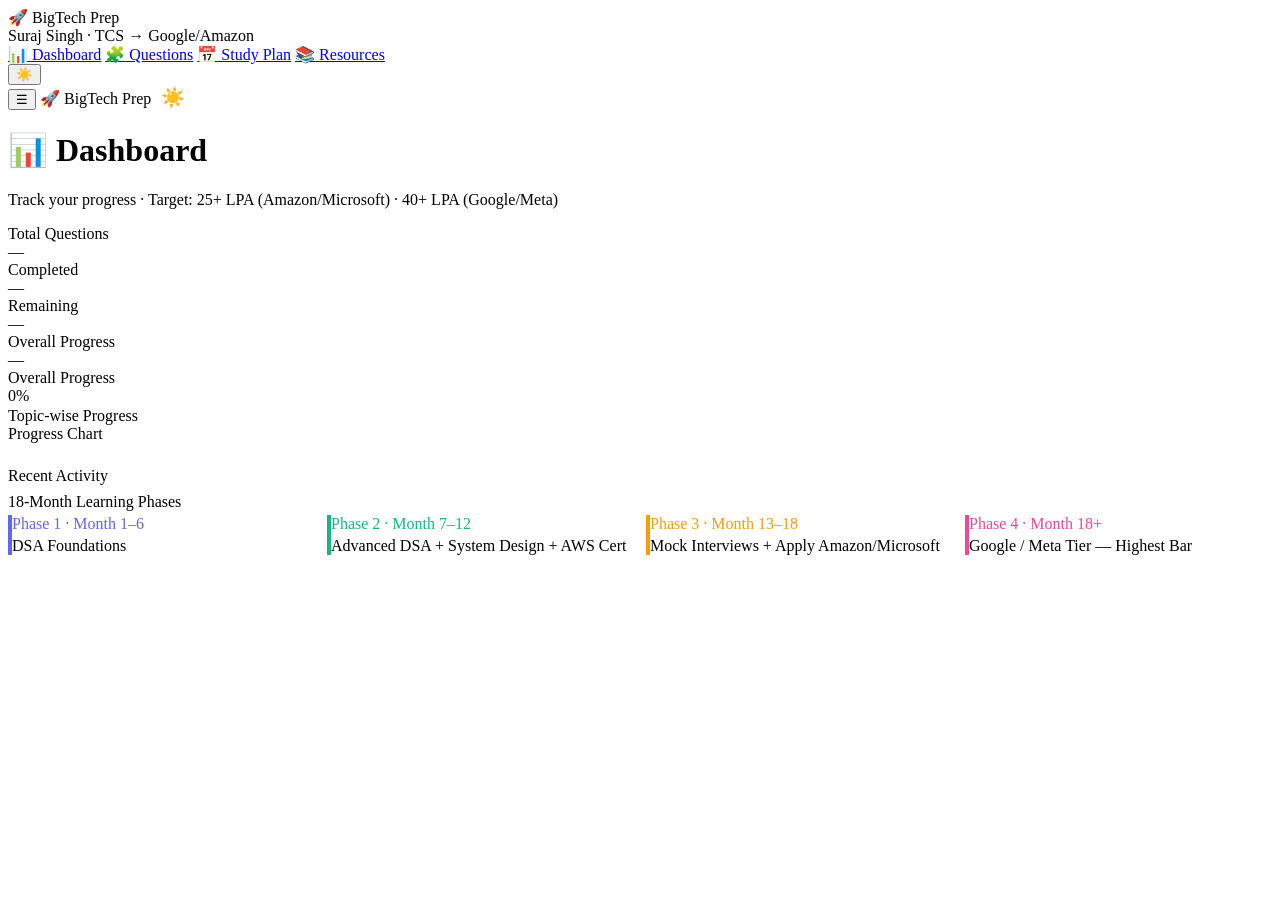
==== index.html @ 1e1c2cb7 "Add files via upload" ====
<!DOCTYPE html>
<html lang="en" data-theme="dark">
<head>
  <meta charset="UTF-8"/>
  <meta name="viewport" content="width=device-width, initial-scale=1.0"/>
  <title>BigTech Prep — Dashboard</title>
  <link rel="stylesheet" href="css/style.css"/>
  <link rel="preconnect" href="https://fonts.googleapis.com"/>
  <link href="https://fonts.googleapis.com/css2?family=Inter:wght@400;500;600;700;800&display=swap" rel="stylesheet"/>
</head>
<body data-page="dashboard">

  <!-- Sidebar -->
  <nav id="sidebar">
    <div class="sidebar-brand">
      <div class="brand-title">🚀 BigTech Prep</div>
      <div class="brand-sub">Suraj Singh · TCS → Google/Amazon</div>
    </div>
    <div class="sidebar-nav">
      <a href="index.html"      class="nav-link active"><span class="nav-icon">📊</span> Dashboard</a>
      <a href="questions.html"  class="nav-link"><span class="nav-icon">🧩</span> Questions</a>
      <a href="study-plan.html" class="nav-link"><span class="nav-icon">📅</span> Study Plan</a>
      <a href="resources.html"  class="nav-link"><span class="nav-icon">📚</span> Resources</a>
    </div>
    <div class="sidebar-footer">
      <button id="theme-toggle" title="Toggle theme">☀️</button>
    </div>
  </nav>

  <!-- Main -->
  <main id="main">
    <!-- Mobile topbar -->
    <div class="topbar">
      <button id="hamburger" aria-label="Open menu">☰</button>
      <span class="topbar-title">🚀 BigTech Prep</span>
      <button id="theme-toggle" title="Toggle theme" style="background:none;border:none;font-size:1.2rem;cursor:pointer">☀️</button>
    </div>

    <div class="page">
      <h1 class="page-title">📊 Dashboard</h1>
      <p class="page-subtitle">Track your progress · Target: 25+ LPA (Amazon/Microsoft) · 40+ LPA (Google/Meta)</p>

      <!-- Stat Cards -->
      <div class="stats-grid">
        <div class="stat-card">
          <div class="stat-label">Total Questions</div>
          <div class="stat-value primary" id="stat-total">—</div>
        </div>
        <div class="stat-card">
          <div class="stat-label">Completed</div>
          <div class="stat-value success" id="stat-completed">—</div>
        </div>
        <div class="stat-card">
          <div class="stat-label">Remaining</div>
          <div class="stat-value warning" id="stat-remaining">—</div>
        </div>
        <div class="stat-card">
          <div class="stat-label">Overall Progress</div>
          <div class="stat-value danger" id="stat-pct">—</div>
        </div>
      </div>

      <!-- Overall Progress Bar -->
      <div class="progress-section">
        <div class="section-title">Overall Progress</div>
        <div class="progress-track" style="height:20px">
          <div class="progress-fill" id="overall-bar" style="width:0%" aria-valuenow="0" role="progressbar">0%</div>
        </div>
      </div>

      <!-- Two-column grid: Topics + Chart -->
      <div class="dashboard-grid" style="margin-bottom:24px">
        <!-- Topic progress -->
        <div class="progress-section">
          <div class="section-title">Topic-wise Progress</div>
          <div class="topic-grid" id="topic-progress"></div>
        </div>

        <!-- Chart -->
        <div class="progress-section">
          <div class="section-title">Progress Chart</div>
          <div id="topic-chart"></div>
        </div>
      </div>

      <!-- Recent Activity -->
      <div class="progress-section">
        <div class="section-title">Recent Activity</div>
        <div id="recent-activity"></div>
      </div>

      <!-- 18-month phases -->
      <div class="progress-section" style="margin-top:8px">
        <div class="section-title">18-Month Learning Phases</div>
        <div style="display:grid;grid-template-columns:repeat(auto-fit,minmax(200px,1fr));gap:12px;margin-top:4px">
          <div class="topic-progress-item" style="border-left:4px solid #6366f1">
            <div class="topic-label" style="color:#6366f1">Phase 1 · Month 1–6</div>
            <div class="topic-count" style="margin-top:4px">DSA Foundations</div>
          </div>
          <div class="topic-progress-item" style="border-left:4px solid #10b981">
            <div class="topic-label" style="color:#10b981">Phase 2 · Month 7–12</div>
            <div class="topic-count" style="margin-top:4px">Advanced DSA + System Design + AWS Cert</div>
          </div>
          <div class="topic-progress-item" style="border-left:4px solid #f59e0b">
            <div class="topic-label" style="color:#f59e0b">Phase 3 · Month 13–18</div>
            <div class="topic-count" style="margin-top:4px">Mock Interviews + Apply Amazon/Microsoft</div>
          </div>
          <div class="topic-progress-item" style="border-left:4px solid #ec4899">
            <div class="topic-label" style="color:#ec4899">Phase 4 · Month 18+</div>
            <div class="topic-count" style="margin-top:4px">Google / Meta Tier — Highest Bar</div>
          </div>
        </div>
      </div>
    </div>
  </main>

  <script src="js/data.js"></script>
  <script src="js/storage.js"></script>
  <script src="js/dashboard.js"></script>
  <script src="js/app.js"></script>
</body>
</html>
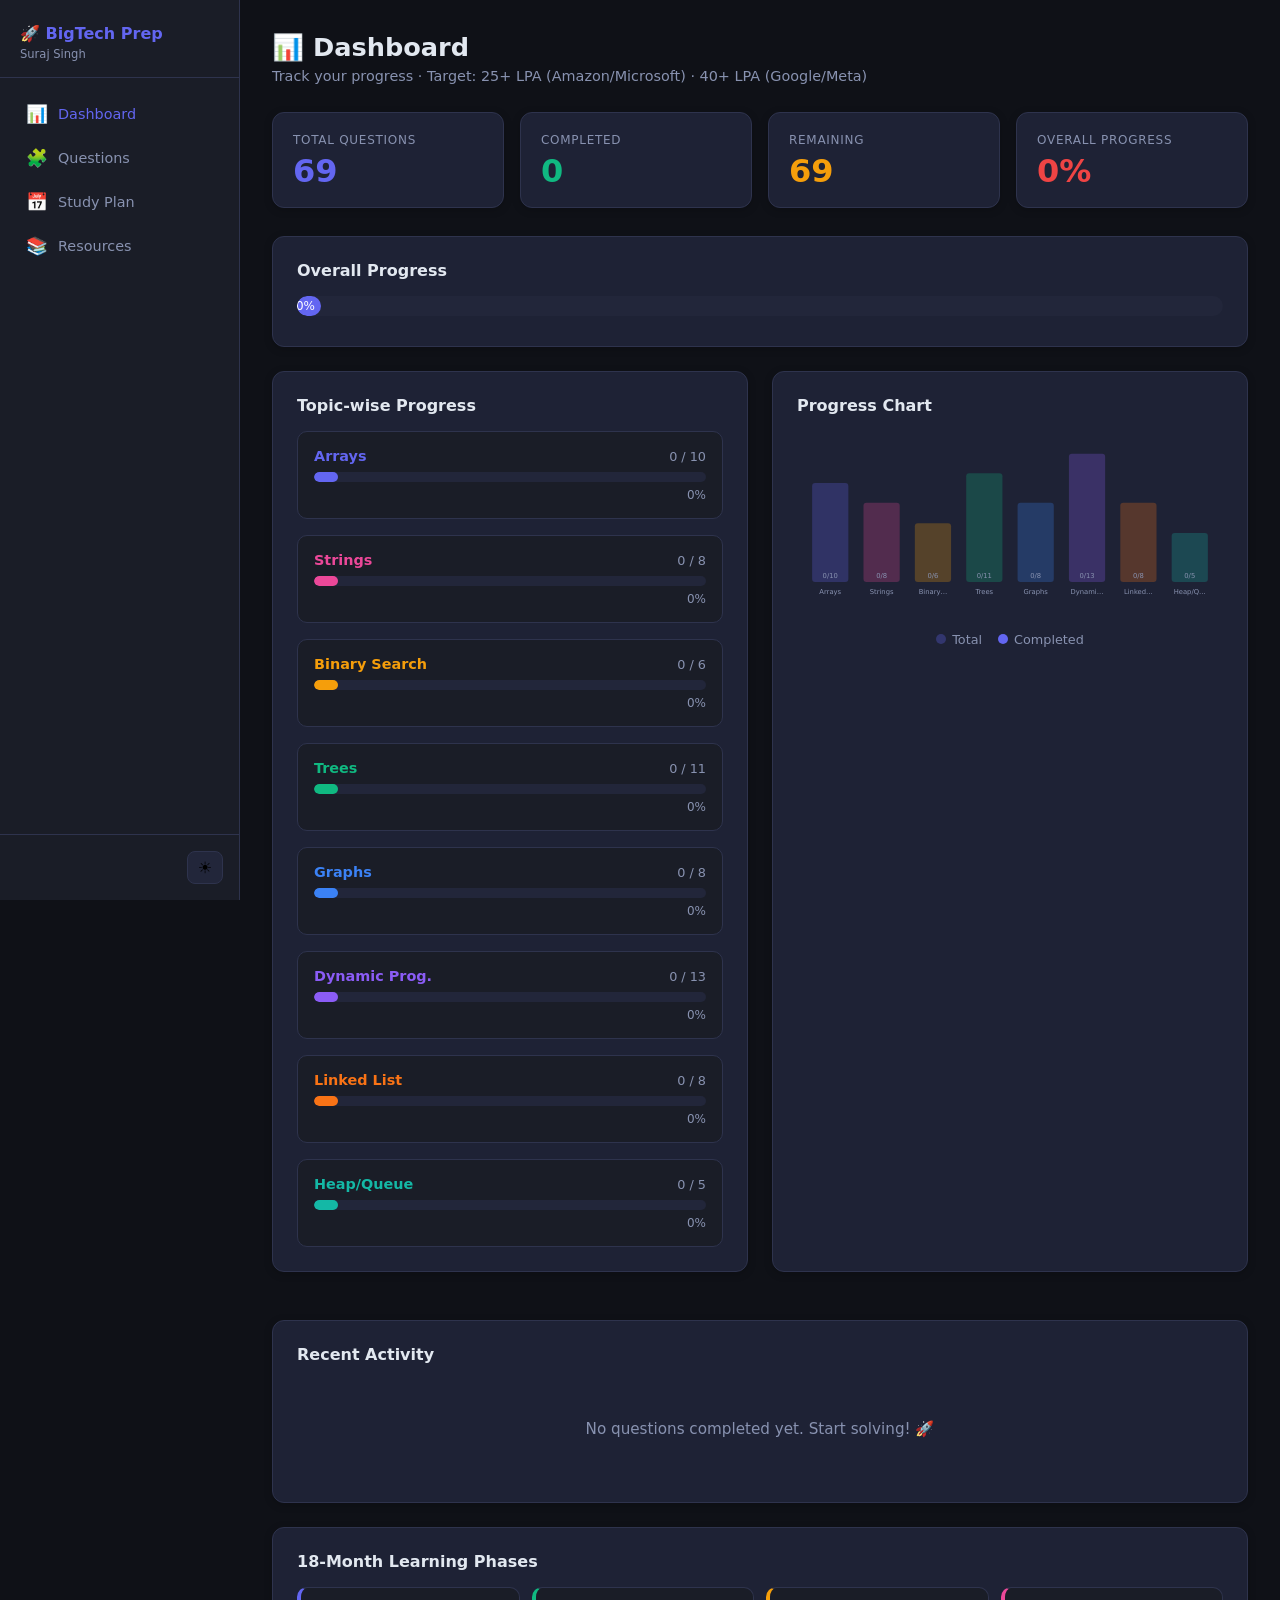
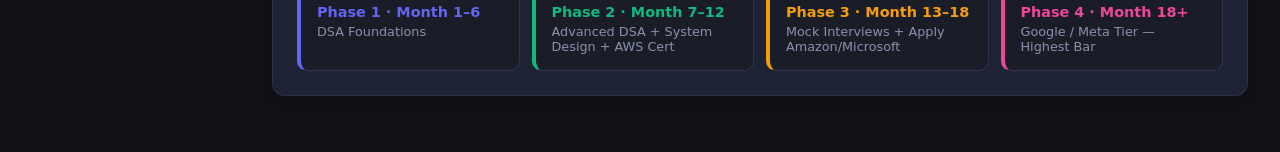
==== commit b451fb38: "Update index.html" ====
--- a/index.html
+++ b/index.html
@@ -14,7 +14,7 @@
   <nav id="sidebar">
     <div class="sidebar-brand">
       <div class="brand-title">🚀 BigTech Prep</div>
-      <div class="brand-sub">Suraj Singh · TCS → Google/Amazon</div>
+      <div class="brand-sub">Suraj Singh </div>
     </div>
     <div class="sidebar-nav">
       <a href="index.html"      class="nav-link active"><span class="nav-icon">📊</span> Dashboard</a>
--- a/css/style.css
+++ b/css/style.css
@@ -0,0 +1,690 @@
+/* ============================================================
+   style.css — Big Tech Prep Tracker
+   ============================================================ */
+
+/* ── CSS Variables (Dark Theme) ────────────────────────────── */
+:root {
+  --bg:          #0f1117;
+  --bg2:         #1a1d27;
+  --bg3:         #22263a;
+  --card:        #1e2235;
+  --card-hover:  #252a42;
+  --border:      #2e334d;
+  --text:        #e2e8f0;
+  --text-muted:  #8892b0;
+  --primary:     #6366f1;
+  --success:     #10b981;
+  --warning:     #f59e0b;
+  --danger:      #ef4444;
+  --radius:      12px;
+  --shadow:      0 4px 24px rgba(0,0,0,.4);
+  --shadow-sm:   0 2px 8px rgba(0,0,0,.2);
+  --transition:  .2s ease;
+  --sidebar-w:   240px;
+}
+
+[data-theme="light"] {
+  --bg:          #f0f2f8;
+  --bg2:         #e4e7f0;
+  --bg3:         #d8dcec;
+  --card:        #ffffff;
+  --card-hover:  #f5f7ff;
+  --border:      #d1d5e0;
+  --text:        #1e2235;
+  --text-muted:  #5a6478;
+  --shadow:      0 4px 24px rgba(0,0,0,.08);
+  --shadow-sm:   0 2px 8px rgba(0,0,0,.06);
+}
+
+/* ── Reset & Base ───────────────────────────────────────────── */
+*, *::before, *::after { box-sizing: border-box; margin: 0; padding: 0; }
+
+html { scroll-behavior: smooth; }
+
+body {
+  font-family: 'Inter', 'Segoe UI', system-ui, sans-serif;
+  background: var(--bg);
+  color: var(--text);
+  min-height: 100vh;
+  display: flex;
+  transition: background var(--transition), color var(--transition);
+}
+
+a { color: inherit; text-decoration: none; }
+
+button, select, input { font-family: inherit; }
+
+/* ── Layout ─────────────────────────────────────────────────── */
+#sidebar {
+  width: var(--sidebar-w);
+  min-height: 100vh;
+  background: var(--bg2);
+  border-right: 1px solid var(--border);
+  display: flex;
+  flex-direction: column;
+  position: fixed;
+  left: 0; top: 0; bottom: 0;
+  z-index: 100;
+  transition: transform var(--transition);
+}
+
+#main {
+  margin-left: var(--sidebar-w);
+  flex: 1;
+  min-height: 100vh;
+  display: flex;
+  flex-direction: column;
+}
+
+/* ── Sidebar ─────────────────────────────────────────────────── */
+.sidebar-brand {
+  padding: 24px 20px 16px;
+  border-bottom: 1px solid var(--border);
+}
+
+.brand-title {
+  font-size: 1rem;
+  font-weight: 700;
+  color: var(--primary);
+  line-height: 1.2;
+}
+
+.brand-sub {
+  font-size: .72rem;
+  color: var(--text-muted);
+  margin-top: 4px;
+}
+
+.sidebar-nav {
+  padding: 16px 12px;
+  flex: 1;
+  display: flex;
+  flex-direction: column;
+  gap: 4px;
+}
+
+.nav-link {
+  display: flex;
+  align-items: center;
+  gap: 12px;
+  padding: 10px 14px;
+  border-radius: 8px;
+  color: var(--text-muted);
+  font-size: .9rem;
+  font-weight: 500;
+  transition: all var(--transition);
+  cursor: pointer;
+}
+
+.nav-link:hover { background: var(--bg3); color: var(--text); }
+.nav-link.active { background: var(--primary)20; color: var(--primary); }
+.nav-link .nav-icon { font-size: 1.1rem; width: 20px; text-align: center; }
+
+.sidebar-footer {
+  padding: 16px;
+  border-top: 1px solid var(--border);
+  display: flex;
+  justify-content: flex-end;
+}
+
+#theme-toggle {
+  background: var(--bg3);
+  border: 1px solid var(--border);
+  border-radius: 8px;
+  padding: 6px 10px;
+  cursor: pointer;
+  font-size: 1rem;
+  transition: background var(--transition);
+}
+
+#theme-toggle:hover { background: var(--card-hover); }
+
+/* ── Top bar ─────────────────────────────────────────────────── */
+.topbar {
+  display: none;
+  align-items: center;
+  justify-content: space-between;
+  padding: 14px 20px;
+  background: var(--bg2);
+  border-bottom: 1px solid var(--border);
+  position: sticky;
+  top: 0;
+  z-index: 50;
+}
+
+.topbar-title { font-weight: 700; color: var(--primary); }
+
+#hamburger {
+  background: none;
+  border: none;
+  color: var(--text);
+  font-size: 1.4rem;
+  cursor: pointer;
+}
+
+/* ── Page content ────────────────────────────────────────────── */
+.page {
+  padding: 32px;
+  max-width: 1400px;
+  width: 100%;
+  margin: 0 auto;
+}
+
+.page-title {
+  font-size: 1.6rem;
+  font-weight: 800;
+  margin-bottom: 6px;
+}
+
+.page-subtitle {
+  color: var(--text-muted);
+  font-size: .9rem;
+  margin-bottom: 28px;
+}
+
+/* ── Stat cards ──────────────────────────────────────────────── */
+.stats-grid {
+  display: grid;
+  grid-template-columns: repeat(auto-fit, minmax(160px, 1fr));
+  gap: 16px;
+  margin-bottom: 28px;
+}
+
+.stat-card {
+  background: var(--card);
+  border: 1px solid var(--border);
+  border-radius: var(--radius);
+  padding: 20px;
+  box-shadow: var(--shadow-sm);
+  transition: transform var(--transition), box-shadow var(--transition);
+}
+
+.stat-card:hover { transform: translateY(-2px); box-shadow: var(--shadow); }
+
+.stat-label {
+  font-size: .75rem;
+  color: var(--text-muted);
+  text-transform: uppercase;
+  letter-spacing: .06em;
+  margin-bottom: 8px;
+}
+
+.stat-value {
+  font-size: 2rem;
+  font-weight: 800;
+  line-height: 1;
+}
+
+.stat-value.primary { color: var(--primary); }
+.stat-value.success { color: var(--success); }
+.stat-value.warning { color: var(--warning); }
+.stat-value.danger  { color: var(--danger);  }
+
+/* ── Progress bars ───────────────────────────────────────────── */
+.progress-section {
+  background: var(--card);
+  border: 1px solid var(--border);
+  border-radius: var(--radius);
+  padding: 24px;
+  margin-bottom: 24px;
+  box-shadow: var(--shadow-sm);
+}
+
+.section-title {
+  font-size: 1rem;
+  font-weight: 700;
+  margin-bottom: 16px;
+}
+
+.progress-track {
+  background: var(--bg3);
+  border-radius: 999px;
+  height: 10px;
+  overflow: hidden;
+  margin: 6px 0;
+}
+
+.progress-fill {
+  height: 100%;
+  border-radius: 999px;
+  background: var(--primary);
+  transition: width .5s ease;
+  display: flex;
+  align-items: center;
+  justify-content: flex-end;
+  font-size: .65rem;
+  color: #fff;
+  padding-right: 6px;
+  min-width: 24px;
+}
+
+/* overall bar */
+#overall-bar {
+  height: 20px;
+  font-size: .75rem;
+}
+
+/* ── Topic progress grid ─────────────────────────────────────── */
+.topic-grid {
+  display: grid;
+  grid-template-columns: repeat(auto-fill, minmax(260px, 1fr));
+  gap: 16px;
+}
+
+.topic-progress-item {
+  background: var(--bg2);
+  border: 1px solid var(--border);
+  border-radius: 10px;
+  padding: 16px;
+}
+
+.topic-header {
+  display: flex;
+  justify-content: space-between;
+  align-items: center;
+  margin-bottom: 8px;
+}
+
+.topic-label { font-weight: 700; font-size: .9rem; }
+.topic-count { font-size: .8rem; color: var(--text-muted); }
+.topic-pct   { font-size: .75rem; color: var(--text-muted); text-align: right; margin-top: 4px; }
+
+/* ── Dashboard two-column ────────────────────────────────────── */
+.dashboard-grid {
+  display: grid;
+  grid-template-columns: 1fr 1fr;
+  gap: 24px;
+}
+
+@media (max-width: 900px) {
+  .dashboard-grid { grid-template-columns: 1fr; }
+}
+
+/* ── Chart ───────────────────────────────────────────────────── */
+.topic-svg {
+  width: 100%;
+  height: auto;
+  overflow: visible;
+}
+
+.chart-label { font-size: 9px; fill: var(--text-muted); }
+.chart-value { font-size: 9px; fill: var(--text-muted); }
+
+.chart-legend {
+  display: flex;
+  gap: 16px;
+  justify-content: center;
+  margin-top: 8px;
+}
+
+.legend-item { display: flex; align-items: center; gap: 6px; font-size: .8rem; color: var(--text-muted); }
+.legend-dot   { width: 10px; height: 10px; border-radius: 50%; background: var(--primary); }
+
+/* ── Recent activity ─────────────────────────────────────────── */
+.activity-item {
+  display: flex;
+  align-items: center;
+  gap: 12px;
+  padding: 10px 0;
+  border-bottom: 1px solid var(--border);
+}
+
+.activity-item:last-child { border-bottom: none; }
+.activity-check  { font-size: 1.1rem; font-weight: 700; }
+.activity-info   { flex: 1; display: flex; flex-direction: column; gap: 2px; }
+.activity-name   { font-size: .9rem; font-weight: 600; }
+.activity-meta   { font-size: .75rem; }
+.activity-time   { font-size: .75rem; color: var(--text-muted); white-space: nowrap; }
+
+/* ── Questions page ──────────────────────────────────────────── */
+.filter-bar {
+  display: flex;
+  flex-wrap: wrap;
+  gap: 10px;
+  margin-bottom: 20px;
+  align-items: center;
+}
+
+.filter-bar select,
+.filter-bar input {
+  background: var(--card);
+  border: 1px solid var(--border);
+  border-radius: 8px;
+  color: var(--text);
+  padding: 8px 12px;
+  font-size: .85rem;
+  outline: none;
+  transition: border-color var(--transition);
+}
+
+.filter-bar select:focus,
+.filter-bar input:focus { border-color: var(--primary); }
+
+#search-box { min-width: 200px; flex: 1; }
+
+.filter-actions { display: flex; gap: 8px; margin-left: auto; }
+
+.btn-sm {
+  background: var(--bg3);
+  border: 1px solid var(--border);
+  border-radius: 8px;
+  color: var(--text-muted);
+  padding: 7px 12px;
+  font-size: .8rem;
+  cursor: pointer;
+  transition: all var(--transition);
+}
+
+.btn-sm:hover { background: var(--card-hover); color: var(--text); }
+
+#question-count { font-size: .8rem; color: var(--text-muted); }
+
+/* ── Topic groups ────────────────────────────────────────────── */
+.topic-group {
+  background: var(--card);
+  border: 1px solid var(--border);
+  border-radius: var(--radius);
+  margin-bottom: 16px;
+  overflow: hidden;
+  box-shadow: var(--shadow-sm);
+}
+
+.topic-group-header {
+  display: flex;
+  align-items: center;
+  justify-content: space-between;
+  padding: 14px 18px;
+  cursor: pointer;
+  user-select: none;
+  transition: background var(--transition);
+  background: var(--bg2);
+}
+
+.topic-group-header:hover { background: var(--bg3); }
+
+.topic-group-title {
+  display: flex;
+  align-items: center;
+  gap: 10px;
+  font-weight: 700;
+}
+
+.topic-icon {
+  width: 28px; height: 28px;
+  display: flex; align-items: center; justify-content: center;
+  border-radius: 6px;
+  font-size: .7rem;
+  font-weight: 700;
+}
+
+.topic-group-badge {
+  font-size: .75rem;
+  padding: 2px 8px;
+  border-radius: 999px;
+  font-weight: 600;
+}
+
+.toggle-icon { color: var(--text-muted); transition: transform var(--transition); }
+
+.topic-group.collapsed .topic-group-body { display: none; }
+.topic-group.collapsed .toggle-icon { transform: rotate(-90deg); }
+
+/* ── Question table ──────────────────────────────────────────── */
+.question-table-header {
+  display: grid;
+  grid-template-columns: 40px 1fr 70px 90px 1fr 70px;
+  padding: 8px 18px;
+  font-size: .72rem;
+  text-transform: uppercase;
+  letter-spacing: .06em;
+  color: var(--text-muted);
+  background: var(--bg3);
+  border-top: 1px solid var(--border);
+}
+
+.question-row {
+  display: grid;
+  grid-template-columns: 40px 1fr 70px 90px 1fr 70px;
+  padding: 12px 18px;
+  align-items: center;
+  border-top: 1px solid var(--border);
+  transition: background var(--transition);
+  gap: 4px;
+}
+
+.question-row:hover { background: var(--bg3); }
+
+.question-row.completed {
+  background: var(--success)08;
+}
+
+.question-row.completed .q-name { text-decoration: line-through; opacity: .6; }
+
+.q-num   { color: var(--text-muted); font-size: .8rem; }
+.q-name  { font-weight: 500; font-size: .88rem; }
+.q-lc    { }
+.q-diff  { font-weight: 600; font-size: .82rem; }
+.q-pattern { font-size: .78rem; color: var(--text-muted); }
+
+.q-link { transition: color var(--transition); }
+.q-link:hover { color: var(--primary); }
+
+.lc-badge {
+  display: inline-block;
+  background: var(--bg3);
+  border: 1px solid var(--border);
+  border-radius: 5px;
+  padding: 2px 6px;
+  font-size: .74rem;
+  font-family: 'Fira Code', monospace;
+  transition: all var(--transition);
+}
+
+.lc-badge:hover { border-color: var(--primary); color: var(--primary); }
+
+/* ── Checkbox ────────────────────────────────────────────────── */
+.checkbox-wrapper {
+  display: inline-flex;
+  align-items: center;
+  cursor: pointer;
+}
+
+.checkbox-wrapper input[type="checkbox"] {
+  position: absolute;
+  opacity: 0;
+  width: 0;
+  height: 0;
+}
+
+.custom-check {
+  width: 22px;
+  height: 22px;
+  border: 2px solid var(--border);
+  border-radius: 6px;
+  display: flex;
+  align-items: center;
+  justify-content: center;
+  transition: all var(--transition);
+  background: var(--bg3);
+  font-size: .9rem;
+}
+
+.custom-check.checked {
+  background: var(--success);
+  border-color: var(--success);
+  color: #fff;
+}
+
+.custom-check.checked::after { content: "✓"; }
+.checkbox-wrapper:hover .custom-check { border-color: var(--success); }
+
+/* ── Study Plan ──────────────────────────────────────────────── */
+.phase-block { margin-bottom: 32px; }
+
+.phase-header {
+  padding: 10px 18px;
+  margin-bottom: 16px;
+  background: var(--bg2);
+  border-radius: 8px;
+}
+
+.phase-label { font-weight: 800; font-size: 1rem; }
+
+.phase-items {
+  display: grid;
+  grid-template-columns: repeat(auto-fill, minmax(300px, 1fr));
+  gap: 16px;
+}
+
+.study-card {
+  background: var(--card);
+  border: 1px solid var(--border);
+  border-radius: var(--radius);
+  padding: 18px;
+  box-shadow: var(--shadow-sm);
+  transition: transform var(--transition);
+}
+
+.study-card:hover { transform: translateY(-2px); }
+
+.study-card-top {
+  display: flex;
+  justify-content: space-between;
+  align-items: flex-start;
+  margin-bottom: 14px;
+  gap: 10px;
+}
+
+.study-period { font-size: .75rem; color: var(--text-muted); margin-bottom: 4px; }
+.study-topic  { font-weight: 700; font-size: .95rem; }
+
+.status-select {
+  border-radius: 8px;
+  padding: 5px 10px;
+  font-size: .8rem;
+  font-weight: 600;
+  border: 1.5px solid transparent;
+  cursor: pointer;
+  outline: none;
+  transition: all var(--transition);
+  color: var(--text);
+}
+
+.status-ns   { background: var(--bg3);            border-color: var(--border);  }
+.status-ip   { background: var(--warning)18;      border-color: var(--warning); color: var(--warning); }
+.status-done { background: var(--success)18;      border-color: var(--success); color: var(--success); }
+
+.study-card-body { display: flex; flex-direction: column; gap: 8px; }
+
+.study-detail {
+  display: flex;
+  flex-direction: column;
+  gap: 2px;
+  font-size: .82rem;
+  color: var(--text-muted);
+}
+
+.detail-label { font-weight: 600; font-size: .75rem; color: var(--text); }
+
+/* ── Resources page ──────────────────────────────────────────── */
+.resource-category { margin-bottom: 36px; }
+
+.category-heading {
+  display: flex;
+  align-items: center;
+  gap: 10px;
+  font-size: 1.1rem;
+  font-weight: 800;
+  margin-bottom: 16px;
+}
+
+.category-dot {
+  width: 10px; height: 10px;
+  border-radius: 50%;
+  flex-shrink: 0;
+}
+
+.resource-grid {
+  display: grid;
+  grid-template-columns: repeat(auto-fill, minmax(240px, 1fr));
+  gap: 16px;
+}
+
+.resource-card {
+  background: var(--card);
+  border: 1px solid var(--border);
+  border-radius: var(--radius);
+  padding: 18px;
+  box-shadow: var(--shadow-sm);
+  display: flex;
+  flex-direction: column;
+  gap: 10px;
+  transition: transform var(--transition), box-shadow var(--transition);
+}
+
+.resource-card:hover { transform: translateY(-2px); box-shadow: var(--shadow); }
+
+.resource-card-top { display: flex; align-items: center; gap: 8px; }
+.resource-name  { font-weight: 700; font-size: .95rem; }
+.resource-desc  { font-size: .82rem; color: var(--text-muted); line-height: 1.5; flex: 1; }
+.resource-card-footer { margin-top: auto; }
+
+.resource-link {
+  font-size: .82rem;
+  font-weight: 600;
+  transition: opacity var(--transition);
+}
+
+.resource-link:hover { opacity: .7; }
+
+.resource-no-link { font-size: .8rem; color: var(--text-muted); }
+
+/* ── Empty state ─────────────────────────────────────────────── */
+.empty-state {
+  text-align: center;
+  color: var(--text-muted);
+  padding: 40px;
+  font-size: .95rem;
+}
+
+/* ── Responsive ──────────────────────────────────────────────── */
+@media (max-width: 768px) {
+  #sidebar {
+    transform: translateX(-100%);
+    box-shadow: var(--shadow);
+  }
+
+  #sidebar.open { transform: translateX(0); }
+
+  #main { margin-left: 0; }
+
+  .topbar { display: flex; }
+
+  .page { padding: 16px; }
+
+  .question-table-header,
+  .question-row {
+    grid-template-columns: 30px 1fr 60px 80px;
+  }
+
+  /* Hide pattern on mobile */
+  .question-table-header span:nth-child(5),
+  .question-row .q-pattern { display: none; }
+
+  .stats-grid { grid-template-columns: repeat(2, 1fr); }
+
+  .phase-items { grid-template-columns: 1fr; }
+}
+
+@media (max-width: 480px) {
+  .filter-bar { flex-direction: column; align-items: stretch; }
+  .filter-bar select,
+  .filter-bar input { width: 100%; }
+  .stats-grid { grid-template-columns: 1fr 1fr; }
+}
+
+/* ── Scrollbar styling ───────────────────────────────────────── */
+::-webkit-scrollbar { width: 6px; }
+::-webkit-scrollbar-track  { background: var(--bg2); }
+::-webkit-scrollbar-thumb  { background: var(--border); border-radius: 3px; }
+::-webkit-scrollbar-thumb:hover { background: var(--text-muted); }
